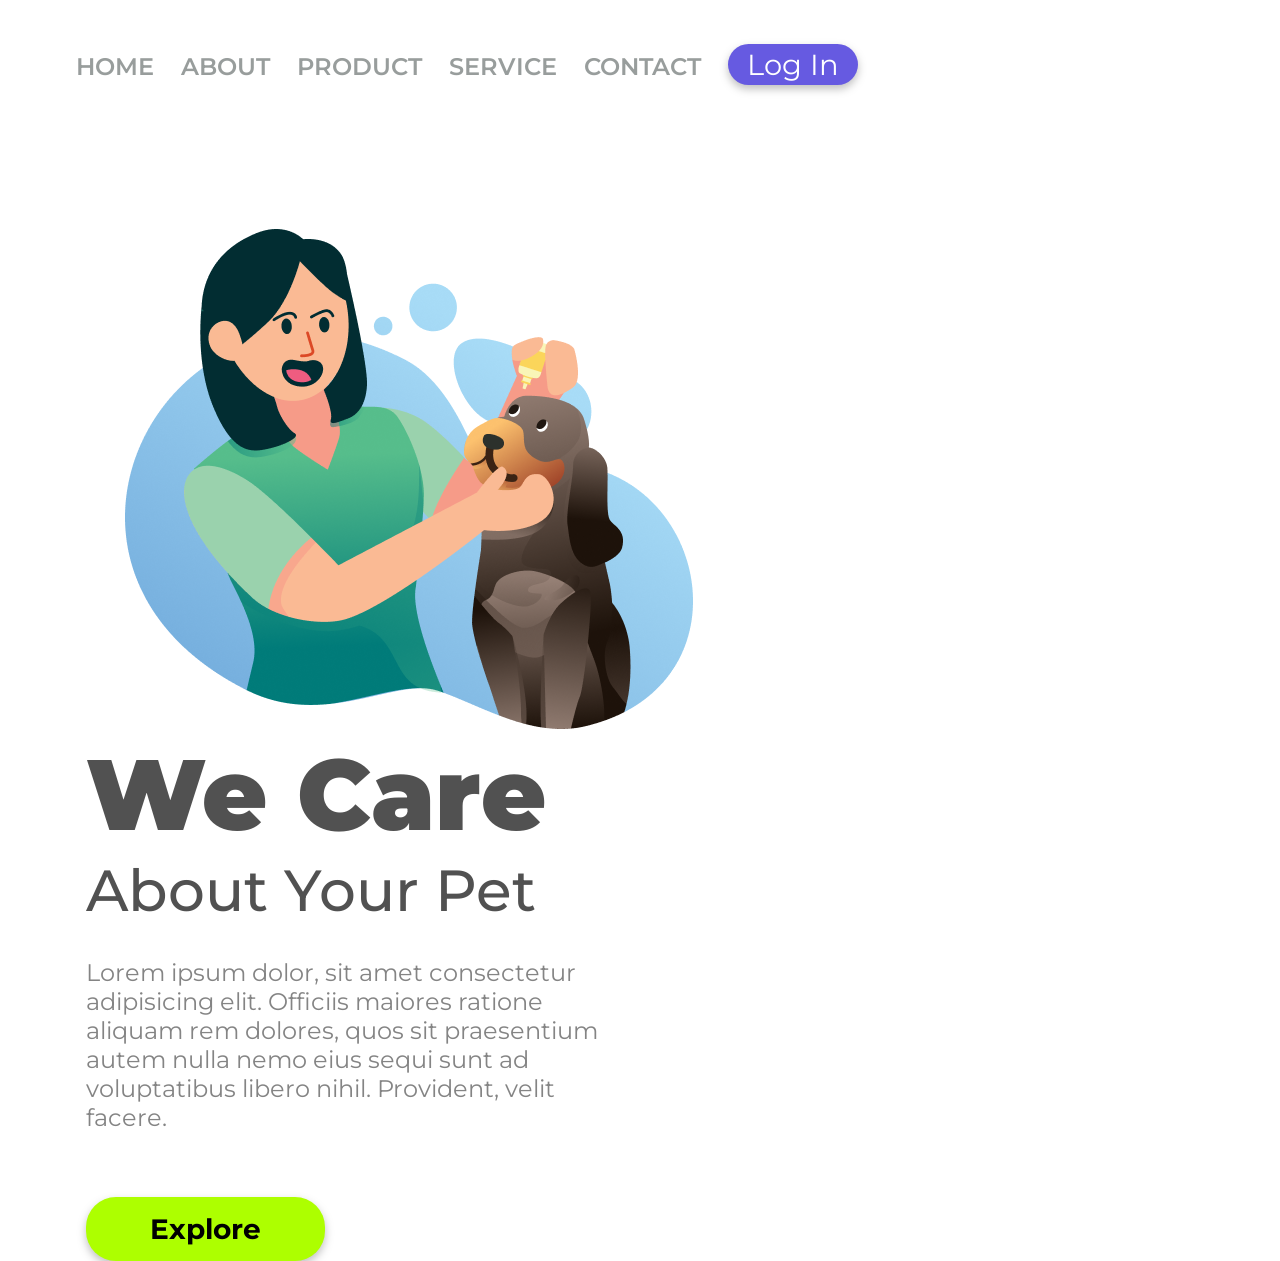
==== Proj/index.html @ b92f3fe2 "Concerto de bugs" ====
<!DOCTYPE html>
<html lang="pt-br">
<head>
    <meta charset="UTF-8">
    <meta name="viewport" content="width=, initial-scale=1.0">
    <title>We Care</title>
    <link rel="stylesheet" href="./styles.css">
    <link rel="preconnect" href="https://fonts.googleapis.com">
    <link rel="preconnect" href="https://fonts.gstatic.com" crossorigin>
    <link href="https://fonts.googleapis.com/css2?family=Montserrat:ital,wght@0,600;400;500;700;900;1,600&display=swap" rel="stylesheet">
</head>
<body>
    <header>
        <a class="link-header">Home</a>
        <a class="link-header">About</a>
        <a class="link-header">Product</a>
        <a class="link-header">Service</a>
        <a class="link-header">Contact</a>
        <button id="login">Log In</button>
    </header>
    <main>
        <img class="img" src="../img/Illustration 2.png" alt="we-care-logo">
        <section>
            <h1>We Care</h1>
            <h2>About Your Pet</h2>
            <p>Lorem ipsum dolor, sit amet consectetur adipisicing elit. Officiis maiores ratione aliquam rem dolores, quos sit praesentium autem nulla nemo eius sequi sunt ad voluptatibus
             libero nihil. Provident, velit facere.</p>
            <button class="explore"><b>Explore</b></button>
        </section>
    </main>
</body>
</html>
---- Proj/styles.css ----
* {
        font-family: 'Montserrat', sans-serif;
        margin: 0;
        padding: 0;
        box-sizing: border-box;
    
 }
 
 
    header {
        margin: 44px 0px 144px 76px;
        text-transform: uppercase;
        
    }

    .link-header {
        font-weight: 600;
        font-size: 24px;
        line-height: 29px;
        color: #989D9C;
        cursor: pointer;
        margin-right: 23px;
    }
   
    #login {
        background: #665ae1;
        border-radius: 20.5px;
        width: 130px;
        height: 41px;
        border: none;
        font-weight: 87px;
        font-size: 29px;
        line-height: 29px;
        color: #FFFFFF;
        cursor: pointer;
        filter: drop-shadow(0px 4px 4px rgba(0, 0, 0, 0.25));
        
    }


    .img {
        width: 568px;
        height: 500px;  
        margin-left: 125px;
        display: inline-block;
}

    section {
        margin-left: 86px;
        display: inline-block;


}


    h1 {
        font-weight: 900;
        font-size: 100px;
        line-height: 122px;
        color: #515151;
}

    h2 {
        font-weight: 500;
        font-size: 58px;
        line-height: 71px;
        color: #515151;
}
 
    p {
        width: 515px;
        font-weight: 400;
        font-size: 24px;
        line-height: 29px;
        color: #848484;;
        margin-top: 32px;
        margin-bottom: 65px;
    
}

    .explore {
        background: #adff00;
        border-radius: 30px;
        width: 239px;
        height: 64px;
        border: none;
        filter: drop-shadow(0px 4px 4px rgba(0, 0, 0, 0.25));
        cursor: pointer;
        font-weight: 700px;
        font-size: 28px;
        line-height: 34px;
        color: #000000;
}

    @media screen and (max-width: 390px) {
    p {
        display: none;
    
}    

    header{
    display: none;
}

    main {
        max-width: 300px;
        margin: 0px;
        text-align: center;
        height: 100px;
}
    .img {
        width: 354px;
        height: 317px;
        display: block;
        margin-top: 149px;
        margin-left: 14px;
        margin-right: 22px;
}

    h1 {
        font-size: 50px;
        width: 263px;
        height: 52px;
        margin-bottom: 20px;

}

    section {
        margin-left: 70px;

}

    h2 {
        font-size: 30px;
        width: 232px;
        height: 37px;
        margin-left: 15px;

}

    #login {
        width: 239px;
        height: 64px;
        position: absolute;
        right: 50%
}

button{
    margin-top: 35px;
    color: #000000;
    text-transform: uppercase;
}

}
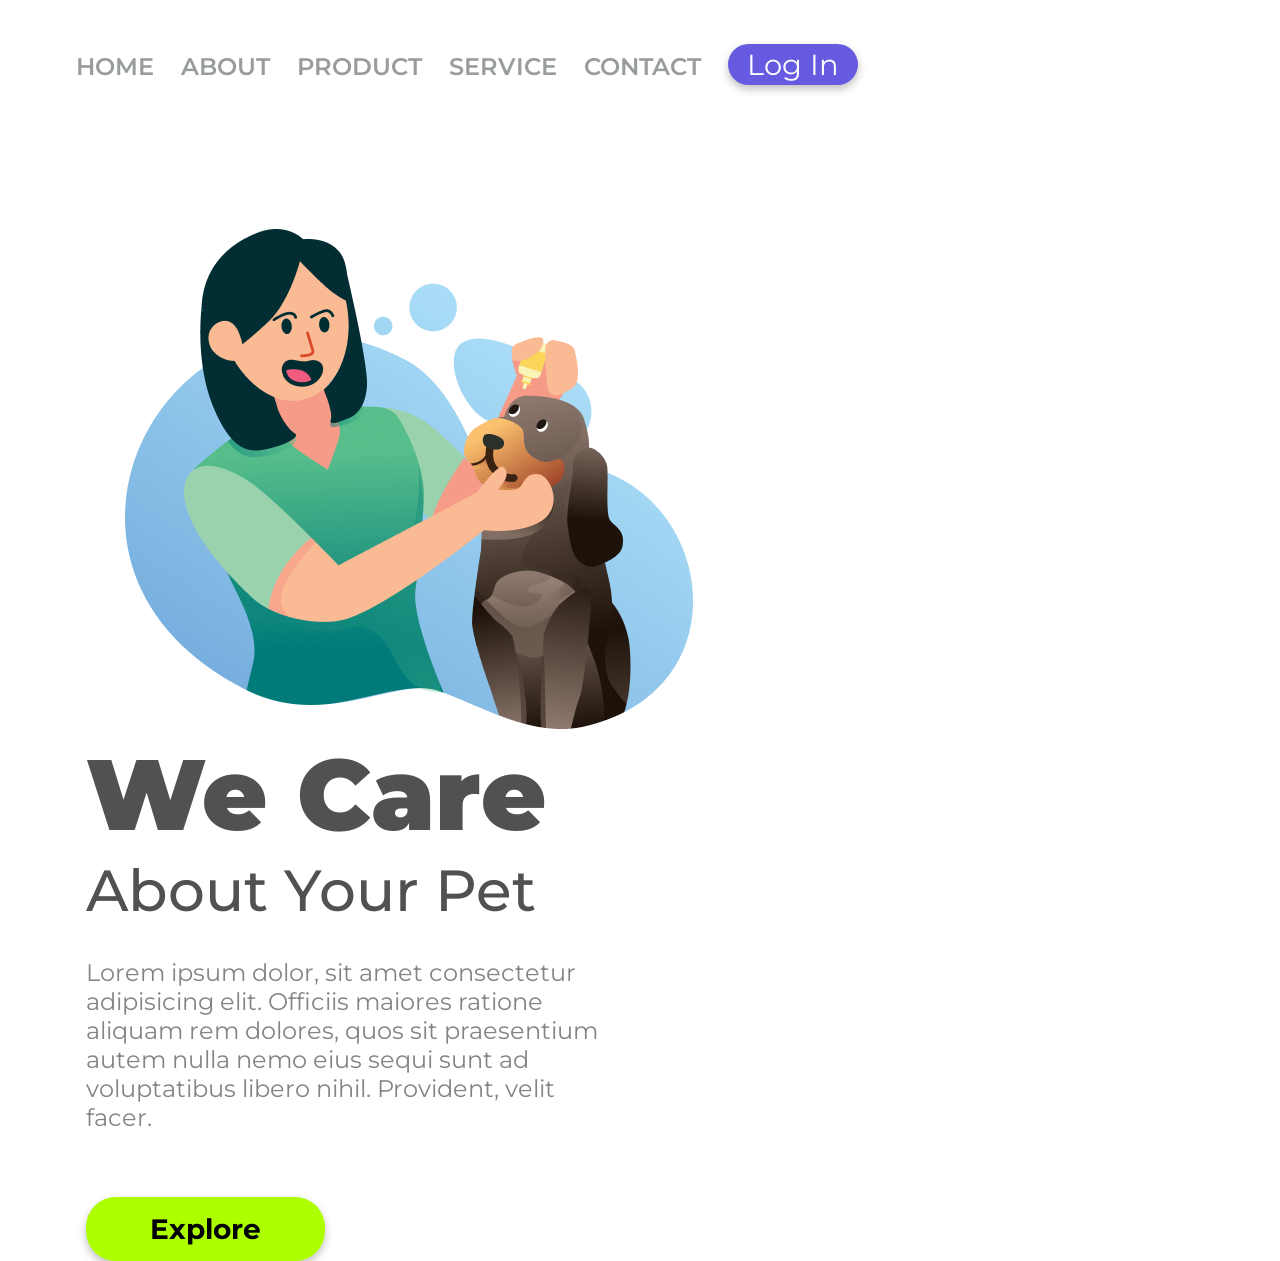
==== commit 1c10a6f0: "mudança" ====
--- a/Proj/index.html
+++ b/Proj/index.html
@@ -1,5 +1,6 @@
 <!DOCTYPE html>
 <html lang="pt-br">
+
 <head>
     <meta charset="UTF-8">
     <meta name="viewport" content="width=, initial-scale=1.0">
@@ -7,8 +8,10 @@
     <link rel="stylesheet" href="./styles.css">
     <link rel="preconnect" href="https://fonts.googleapis.com">
     <link rel="preconnect" href="https://fonts.gstatic.com" crossorigin>
-    <link href="https://fonts.googleapis.com/css2?family=Montserrat:ital,wght@0,600;400;500;700;900;1,600&display=swap" rel="stylesheet">
+    <link href="https://fonts.googleapis.com/css2?family=Montserrat:ital,wght@0,600;400;500;700;900;1,600&display=swap"
+        rel="stylesheet">
 </head>
+
 <body>
     <header>
         <a class="link-header">Home</a>
@@ -19,14 +22,15 @@
         <button id="login">Log In</button>
     </header>
     <main>
-        <img class="img" src="../img/Illustration 2.png" alt="we-care-logo">
+        <img class="img" src="../img/Illustration2.png" alt="we-care-logo">
         <section>
             <h1>We Care</h1>
             <h2>About Your Pet</h2>
             <p>Lorem ipsum dolor, sit amet consectetur adipisicing elit. Officiis maiores ratione aliquam rem dolores, quos sit praesentium autem nulla nemo eius sequi sunt ad voluptatibus
-             libero nihil. Provident, velit facere.</p>
+             libero nihil. Provident, velit facer.</p>
             <button class="explore"><b>Explore</b></button>
         </section>
     </main>
 </body>
-</html>+
+</html>
--- a/Proj/styles.css
+++ b/Proj/styles.css
@@ -3,14 +3,14 @@
         margin: 0;
         padding: 0;
         box-sizing: border-box;
-    
- }
- 
- 
+
+    }
+
+
     header {
         margin: 44px 0px 144px 76px;
         text-transform: uppercase;
-        
+
     }
 
     .link-header {
@@ -21,7 +21,7 @@
         cursor: pointer;
         margin-right: 23px;
     }
-   
+
     #login {
         background: #665ae1;
         border-radius: 20.5px;
@@ -34,23 +34,23 @@
         color: #FFFFFF;
         cursor: pointer;
         filter: drop-shadow(0px 4px 4px rgba(0, 0, 0, 0.25));
-        
+
     }
 
 
     .img {
         width: 568px;
-        height: 500px;  
+        height: 500px;
         margin-left: 125px;
         display: inline-block;
-}
+    }
 
     section {
         margin-left: 86px;
         display: inline-block;
 
 
-}
+    }
 
 
     h1 {
@@ -58,25 +58,26 @@
         font-size: 100px;
         line-height: 122px;
         color: #515151;
-}
+    }
 
     h2 {
         font-weight: 500;
         font-size: 58px;
         line-height: 71px;
         color: #515151;
-}
- 
+    }
+
     p {
         width: 515px;
         font-weight: 400;
         font-size: 24px;
         line-height: 29px;
-        color: #848484;;
+        color: #848484;
+        ;
         margin-top: 32px;
         margin-bottom: 65px;
-    
-}
+
+    }
 
     .explore {
         background: #adff00;
@@ -90,65 +91,126 @@
         font-size: 28px;
         line-height: 34px;
         color: #000000;
-}
+    }
 
     @media screen and (max-width: 390px) {
-    p {
-        display: none;
-    
-}    
-
-    header{
-    display: none;
-}
-
-    main {
-        max-width: 300px;
-        margin: 0px;
-        text-align: center;
-        height: 100px;
-}
-    .img {
-        width: 354px;
-        height: 317px;
-        display: block;
-        margin-top: 149px;
-        margin-left: 14px;
-        margin-right: 22px;
-}
-
-    h1 {
-        font-size: 50px;
-        width: 263px;
-        height: 52px;
-        margin-bottom: 20px;
-
-}
-
-    section {
-        margin-left: 70px;
-
-}
-
-    h2 {
-        font-size: 30px;
-        width: 232px;
-        height: 37px;
-        margin-left: 15px;
-
-}
-
-    #login {
-        width: 239px;
-        height: 64px;
-        position: absolute;
-        right: 50%
-}
-
-button{
-    margin-top: 35px;
-    color: #000000;
-    text-transform: uppercase;
-}
-
-}+        p {
+            display: none;
+
+        }
+
+        header {
+            display: none;
+        }
+
+        main {
+            max-width: 300px;
+            margin: 0px;
+            text-align: center;
+            height: 100px;
+        }
+
+        .img {
+            width: 354px;
+            height: 317px;
+            display: block;
+            margin-top: 149px;
+            margin-left: 14px;
+            margin-right: 22px;
+        }
+
+        h1 {
+            font-size: 50px;
+            width: 263px;
+            height: 52px;
+            margin-bottom: 20px;
+
+        }
+
+        section {
+            margin-left: 70px;
+
+        }
+
+        h2 {
+            font-size: 30px;
+            width: 232px;
+            height: 37px;
+            margin-left: 15px;
+
+        }
+
+        #login {
+            width: 239px;
+            height: 64px;
+            position: absolute;
+            right: 50%
+        }
+
+        button {
+            margin-top: 35px;
+            color: #000000;
+            text-transform: uppercase;
+        }
+    }
+
+    @media screen and (max-width: 480px) {
+        p {
+            display: none;
+        }
+
+        header {
+            display: none;
+        }
+
+        main {
+            max-width: 300px;
+            margin: 0px;
+            text-align: center;
+            height: 100px;
+        }
+
+        .img {
+            width: 370px;
+            height: 330px;
+            display: block;
+            margin-top: 100px;
+            margin-left: 22px;
+            margin-right: 22px;
+        }
+
+        h1 {
+            font-size: 50px;
+            width: 263px;
+            height: 52px;
+            margin-bottom: 30px;
+            text-align: center;
+
+        }
+
+        section {
+            margin-left: 70px;
+
+        }
+
+        h2 {
+            font-size: 30px;
+            width: 232px;
+            height: 37px;
+            margin-left: 15px;
+            text-align: center;
+
+        }
+
+        #login {
+            width: 239px;
+            height: 64px;
+            position: absolute;
+            right: 50%
+        }
+
+        .explore {
+            margin-top: 40px;
+        }
+        
+    }
